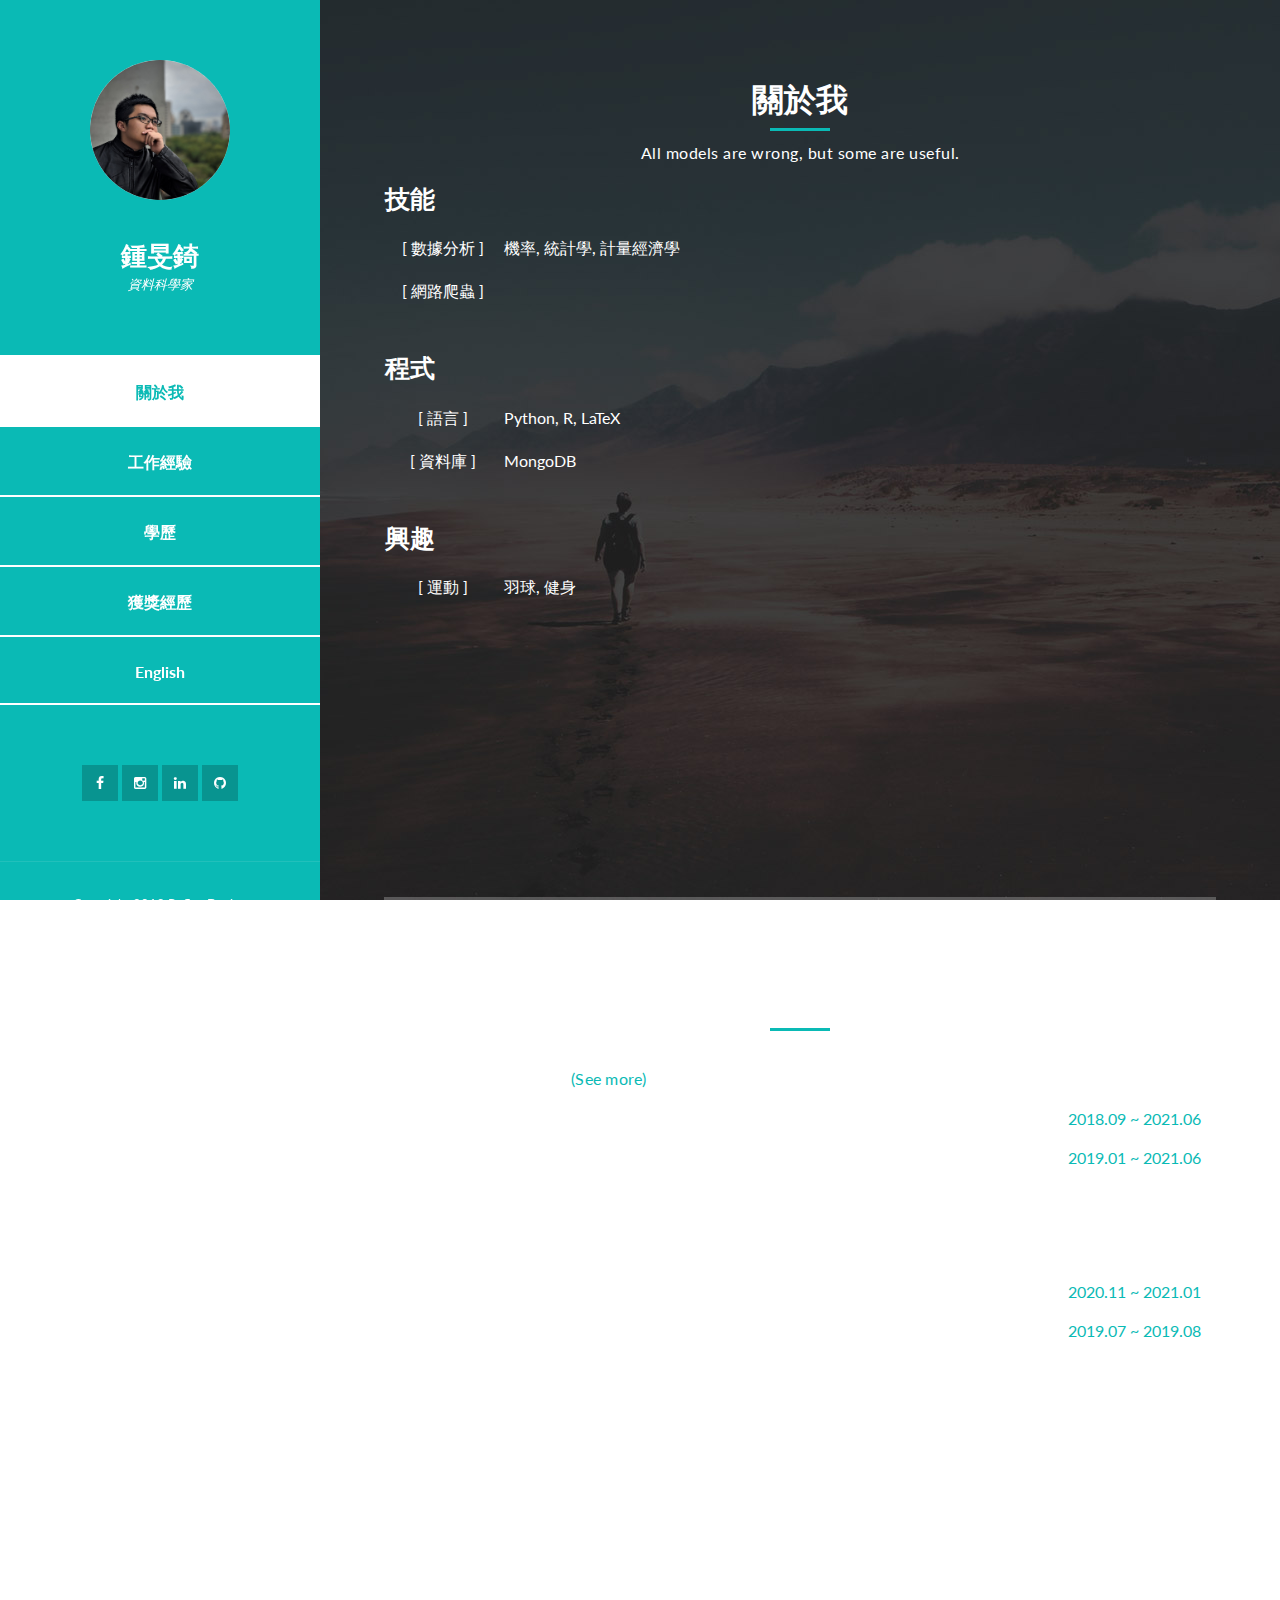
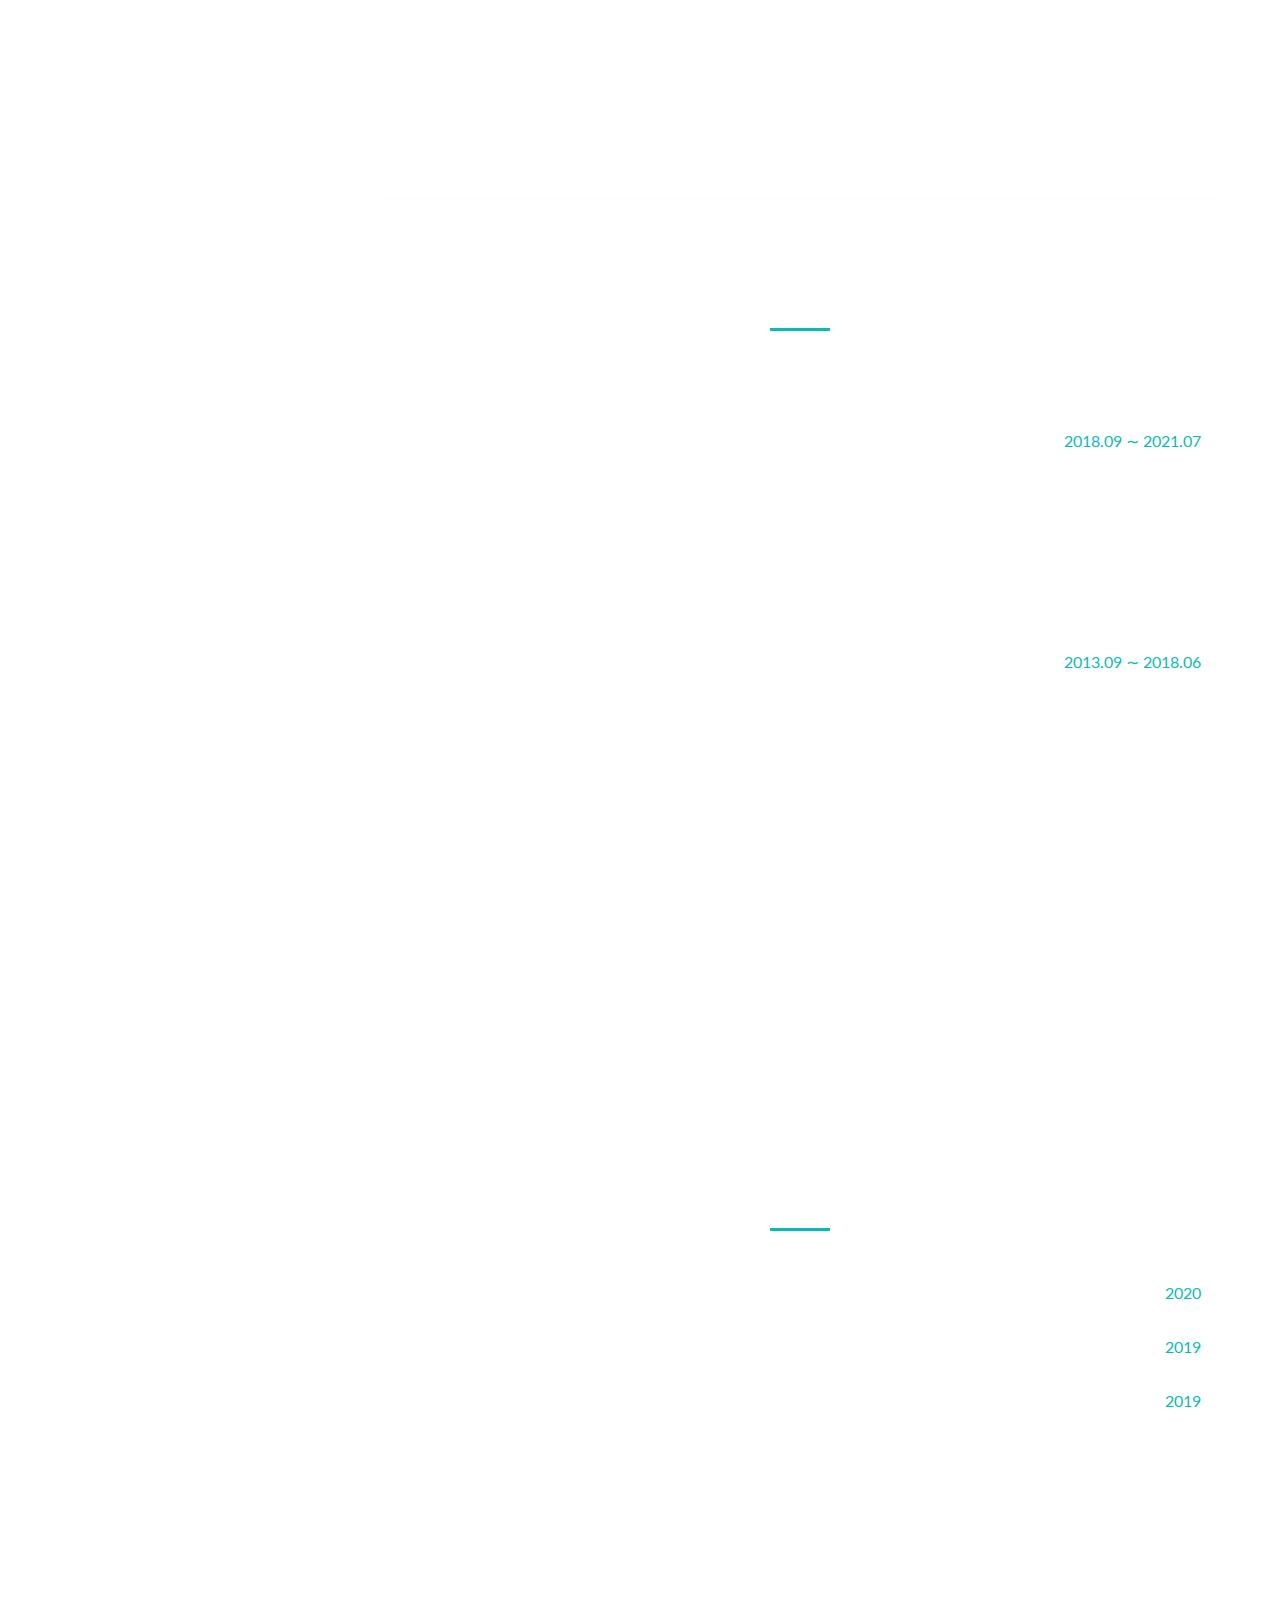
==== ch.html @ c094b08c "Add files via upload" ====
<!DOCTYPE html>
<html lang="ch">
  <head>
    <meta charset="utf-8" />
    <meta
      name="viewport"
      content="width=device-width, initial-scale=1, shrink-to-fit=no"
    />
    <meta name="description" content="" />
    <meta name="author" content="" />
    <link
      href="https://fonts.googleapis.com/css?family=Lato:100,300,400,700,900"
      rel="stylesheet"
    />

    <title>Chung Min-Chi</title>
<!--
Reflux Template
https://templatemo.com/tm-531-reflux
-->
    <!-- Bootstrap core CSS -->
    <link href="vendor/bootstrap/css/bootstrap.min.css" rel="stylesheet" />

    <!-- Additional CSS Files -->
    <link rel="stylesheet" href="assets/css/fontawesome.css" />
    <link rel="stylesheet" href="assets/css/templatemo-style.css" />
    <link rel="stylesheet" href="assets/css/owl.css" />
    <link rel="stylesheet" href="assets/css/lightbox.css" />
  </head>

  <body>
    <div id="page-wraper">
      <!-- Sidebar Menu -->
      <div class="responsive-nav">
        <i class="fa fa-bars" id="menu-toggle"></i>
        <div id="menu" class="menu">
          <i class="fa fa-times" id="menu-close"></i>
          <div class="container">
            <div class="image">
              <a href="#"><img src="assets/images/author-image.jpg" alt="" /></a>
            </div>
            <div class="author-content">
              <h4>鍾旻錡</h4>
              <span>資料科學家</span>
            </div>
            <nav class="main-nav" role="navigation">
              <ul class="main-menu">
                <li><a href="#section1">關於我</a></li>
                <li><a href="#section2">工作經驗</a></li>
                <li><a href="#section3">學歷</a></li>
                <li><a href="#section4">獲獎經歷</a></li>
                <li onclick="location.href='index.html';"><a href="#">English</a></li>
              </ul>
            </nav>
            <div class="social-network">
              <ul class="soial-icons">
                <li>
                  <a href="https://www.facebook.com/tony.ylc.tw/">
                    <i class="fa fa-facebook"></i>
                  </a>
                </li>
                <li>
                  <a href="https://www.instagram.com/minchi0314/">
                    <i class="fa fa-instagram"></i>
                  </a>
                </li>
                <li>
                  <a href="https://www.linkedin.com/in/%E6%97%BB%E9%8C%A1-%E9%8D%BE-8b2869239/"><i class="fa fa-linkedin"></i></a>
                </li>
                <li>
                  <a href="https://github.com/MC0314"><i class="fa fa-github"></i></a>
                </li>
              </ul>
            </div>
            <div class="copyright-text">
              <p>Copyright 2019 Reflux Design</p>
            </div>
          </div>
        </div>
      </div>

      <section class="section about-me" data-section="section1">
        <div class="container" style="margin-bottom: -8%;">
          <div class="section-heading">
            <h2>關於我</h2>
            <div class="line-dec"></div>
            <span>All models are wrong, but some are useful.</span>
          </div>
        </div>
        <div>
          <table>
          <thead><td style="font-weight:bold;font-size:25px;">技能</td></thead>
          <tbody>
          <tr style="height: 60px;">
            <td style="text-align: center;width: 40%;">[ 數據分析 ]</td>
            <td style="text-align: left;">機率, 統計學, 計量經濟學</td>
          </tr>
          <tr>
            <td style="text-align: center;">[ 網路爬蟲 ]</td>
          </tr>

          <tr><td style="font-weight:bold;font-size:25px;padding-top: 45px;">程式</td></tr>
          <tr style="height: 60px;">
            <td style="text-align: center;width: 40%;">[ 語言 ]</td>
            <td style="text-align: left;">Python, R, LaTeX</td>
          </tr>
          <tr>
            <td style="text-align: center;">[ 資料庫 ]</td>
            <td style="text-align: left;">MongoDB</td>
          </tr>

          <tr>
            <td style="font-weight:bold;font-size:25px;padding-top: 45px;">興趣</td></tr>
          <tr style="height: 60px;">
            <td style="text-align: center;width: 40%;">[ 運動 ]</td>
            <td style="text-align: left;">羽球, 健身</td>
          </tr>
          </tr>
          </tbody>
        </table>
      </section>

      <section class="section my-services" data-section="section2">
        <div class="container">
          <div class="section-heading">
            <h2>工作經歷</h2>
            <div class="line-dec" style="margin-bottom: -20%;"></div>
          </div>

          <h4 style="margin-bottom: 2%;">國立台灣大學
            <a href="workListCh.html"><span style="color:#0abab5;font-size:16px;font-weight:normal;">&ensp;(See more)</span></a>
          </h4>
          <ul class="space_list">
            <li>教學助理
              <span style="float:right;color:#0abab5;">2018.09 ~ 2021.06</span>
            </li>
            <li>研究助理
              <span style="float:right;color:#0abab5;">2019.01 ~ 2021.06</span>
            </li>
          </ul>
          <br>
          <br>

          <h4 style="margin-bottom: 2%;">實習</h4>
          <ul class="space_list">
            <li>普匯金融科技 (科技組)
              <span style="float:right;color:#0abab5;">2020.11 ~ 2021.01</span>
            </li>
            <li>玉山銀行 (數位金融事業處)
              <span style="float:right;color:#0abab5;">2019.07 ~ 2019.08</span>
            </li>
          </ul>
          <br>
          <br>

          <h4 style="margin-bottom: 2%;">家教</h4>
          <ul class="space_list">
            <li>數學 (高中)</li>
            <li>計量經濟學</li>
          </ul>


        </div>
      </section>

      <section class="section my-work" data-section="section3">
        <div class="container">
          <div class="section-heading">
            <h2>學歷</h2>
            <div class="line-dec"></div>
          </div>

          <h4>國立台灣大學</h4>
          <h5>經濟學系 碩士
            <span style="float:right;color:#0abab5;font-size:16px;font-weight:normal;">2018.09 ∼ 2021.07</span>
          </h5>
          <br>
          <h6>論文題目: 油價泡沫預測</h6>
          <h6>GPA: 3.99</h6>
          <br><br><br>
          <h4>國立中山大學</h4>
          <h5>應用數學系 學士
            <span style="float:right;color:#0abab5;font-size:16px;font-weight:normal;">2013.09 ∼ 2018.06</span>
          </h5>
          <br>
          <h6>學程: 金融工程</h6>
          <h6>GPA: 3.13</h6>
        </div>
      </section>

      <section class="section contact-me" data-section="section4">
        <div class="container">
          <div class="section-heading" style="margin-bottom: -5%;">
            <h2>獲獎經歷</h2>
            <div class="line-dec"></div>
          </div>

          <ul class="award_list">
            <li>北經盃羽毛球團體賽&ensp;(冠軍)
              <span style="float:right;color:#0abab5;font-size:16px;">2020</span>
            </li>
            <li>中山盃羽球錦標賽 青年男子雙打&ensp;(季軍)
              <span style="float:right;color:#0abab5;font-size:16px;">2019</span>
            </li>
            <li>北經盃羽毛球團體賽&ensp;(殿軍)
              <span style="float:right;color:#0abab5;font-size:16px;">2019</span>
            </li>
          </ul>
        </div>
      </section>
    </div>

    <!-- Scripts -->
    <!-- Bootstrap core JavaScript -->
    <script src="vendor/jquery/jquery.min.js"></script>
    <script src="vendor/bootstrap/js/bootstrap.bundle.min.js"></script>

    <script src="assets/js/isotope.min.js"></script>
    <script src="assets/js/owl-carousel.js"></script>
    <script src="assets/js/lightbox.js"></script>
    <script src="assets/js/custom.js"></script>
    <script>
      //according to loftblog tut
      $(".main-menu li:first").addClass("active");

      var showSection = function showSection(section, isAnimate) {
        var direction = section.replace(/#/, ""),
          reqSection = $(".section").filter(
            '[data-section="' + direction + '"]'
          ),
          reqSectionPos = reqSection.offset().top - 0;

        if (isAnimate) {
          $("body, html").animate(
            {
              scrollTop: reqSectionPos
            },
            800
          );
        } else {
          $("body, html").scrollTop(reqSectionPos);
        }
      };

      var checkSection = function checkSection() {
        $(".section").each(function() {
          var $this = $(this),
            topEdge = $this.offset().top - 80,
            bottomEdge = topEdge + $this.height(),
            wScroll = $(window).scrollTop();
          if (topEdge < wScroll && bottomEdge > wScroll) {
            var currentId = $this.data("section"),
              reqLink = $("a").filter("[href*=\\#" + currentId + "]");
            reqLink
              .closest("li")
              .addClass("active")
              .siblings()
              .removeClass("active");
          }
        });
      };

      $(".main-menu").on("click", "a", function(e) {
        e.preventDefault();
        showSection($(this).attr("href"), true);
      });

      $(window).scroll(function() {
        checkSection();
      });
    </script>
  </body>
</html>
---- assets/css/templatemo-style.css ----
/*

Reflux Template

https://templatemo.com/tm-531-reflux

*/

@import url(fontawesome.css);
@import url("https://fonts.googleapis.com/css?family=Lato:100,300,400,700,900");
body {
    font-family: 'Lato', sans-serif;
}

#page-wraper {
    background: url(../images/page-bg.jpg) no-repeat center center fixed;
    -webkit-background-size: cover;
    -moz-background-size: cover;
    -o-background-size: cover;
    background-size: cover;
    width: 100%;
}


/* Basic */

body {
    overflow-x: hidden;
}

input,
select,
textarea {
    outline: none;
}

a,
a:hover {
    text-decoration: none;
}

p {
    font-size: 16px;
    line-height: 24px;
    color: #fff;
}

h4 {
    font-size: 26px;
    font-weight: 700;
    color: #fff;
    letter-spacing: 0.25px;
}

img {
    width: 100%;
    overflow: hidden;
}

ul {
    padding: 0;
    margin: 0;
    list-style: none;
}

ul li {
    display: inline-block;
}

ul.space_list li {
    list-style-type: disc;
    display: list-item;
    margin-bottom: 15px;
}

ul.award_list li {
    list-style-type: disc;
    display: list-item;
    margin-bottom: 30px;
}

html {
    -webkit-box-sizing: border-box;
    -moz-box-sizing: border-box;
    box-sizing: border-box;
}

*,
*:before,
*:after {
    -webkit-box-sizing: inherit;
    -moz-box-sizing: inherit;
    box-sizing: inherit;
}

.clearfix {
    zoom: 1;
}

.clearfix:before,
.clearfix:after {
    content: "";
    display: table;
}

.clearfix:after {
    clear: both;
}

.container {
    margin: 0 auto;
}

.main-nav {
    text-align: center;
}

.main-nav li:last-child a {
    border-bottom: 2px solid #fff;
}

.main-nav li {
    display: block;
}

.main-nav li a {
    height: 70px;
    line-height: 70px;
    display: inline-block;
    font-size: 16px;
    font-weight: 700;
    color: #fff;
    width: 100%;
    transition: all 0.5s;
    border-top: 2px solid #fff;
}

.main-nav li:hover a,
.main-nav li.active a {
    background: #fff;
    color: #0abab5;
}

/* Sidebar Menu */

.menu .image {
    margin-top: 60px;
}

.menu .image img {
    width: 140px;
    height: 140px;
    border-radius: 50%;
    text-align: center;
}

.menu .author-content {
    margin: 40px 0px 60px 0px;
}

.menu .author-content h4 {
    margin-bottom: 0px;
}

.menu .author-content span {
    font-size: 13px;
    font-style: italic;
    color: #fff;
}

.menu .social-network {
    margin-top: 60px;
}

.menu .social-network ul li {
    margin: 0 3px;
}

.menu .social-network ul li a {
    width: 40px;
    height: 40px;
    display: inline-block;
    text-align: center;
    line-height: 40px;
    background-color: rgba(0, 0, 0, 0.2);
    color: #fff;
    font-size: 14px;
    transition: all 0.5s;
}

.menu .social-network ul li a:hover {
    background-color: #fff;
    color: #0abab5;
}

.menu .copyright-text {
    position: relative;
    margin-top: 60px;
}

.menu .copyright-text p {
    border-top: 1px solid rgba(250, 250, 250, 0.1);
    display: inline-block;
    width: 100%;
    padding-left: 30px;
    padding-right: 30px;
    padding-top: 30px;
    font-size: 13px;
}

.menu:before,
.menu:after {
    content: "";
    display: table;
}

.menu:after {
    clear: both;
}

.menu a {
    text-decoration: none;
    color: inherit;
}

.menu {
    text-align: center;
}

.menu::-webkit-scrollbar {
    display: none;
}

.menu {
    left: 10%;
  -webkit-transition: -webkit-transform 233ms cubic-bezier(0, 0, 0.21, 1);
  -webkit-overflow-scrolling: touch;
  background-color: #0abab5;
  box-sizing: border-box;
  height: 100vh;  
  max-height: 100vh !important;
  max-width: 80vw !important;
  min-width: 45px !important;
  outline: none;
  overflow-x: hidden !important;
  overflow-y: auto !important;
  padding: 0;
  position: fixed !important;
  top: calc(0px);  
  width: 20%;
  will-change: transform;
  z-index: 9999 !important;
}

.menu-toggle {
  color: #fff;
  cursor: pointer;
  font-size: 25px;
  position: fixed;
  right: 25px;
  top: 25px;
}

#menu-toggle {
    z-index: 999;
    cursor: pointer;
    position: fixed;
    top: 0;
    left: 0;
    color: #0abab5;
    background-color: #fff;
    width: 60px;
    height: 60px;
    text-align: center;
    display: inline-block;
    line-height: 60px;
}

.menu-close {
  cursor: pointer;
}

#menu-close {
    cursor: pointer;
    text-align: right;
    color: #0abab5;
    background-color: #fff;
    width: 100%;
    height: 60px;
    text-align: center;
    display: inline-block;
    line-height: 60px;
}


/* Section */

.section {
    color: #fff;
    width: 55%;
    right: 10%;
    left: 35%;
    position: relative;
    min-height: 100vh;
    padding-bottom: 80px;
    border-bottom: 3px solid rgba(250, 250, 250, 0.25);
}

.section-heading {
    text-align: center;
    padding: 80px 45px;
}

.section-heading h2 {
    font-size: 32px;
    font-weight: 700;
    color: #fff;
}

.section-heading .line-dec {
    width: 60px;
    height: 3px;
    background-color: #0abab5;
    margin: 10px auto;
}

.section-heading span {
    margin-top: 5px;
    font-size: 16px;
    color: #fff;
    letter-spacing: 0.5px;
}


/* Buttons */

.white-button a {
    display: inline-block;
    padding: 12px 20px;
    background-color: #fff;
    color: #0abab5;
    font-size: 13px;
    font-weight: 800;
    letter-spacing: 0.5px;
    text-transform: uppercase;
    transition: all 0.5s;
}

.white-button a:hover {
    background-color: #0abab5;
    color: #fff;
}

button {
    display: inline-block;
    padding: 10px 20px;
    background-color: #fff;
    color: #0abab5;
    font-size: 12px;
    font-weight: 800;
    letter-spacing: 0.5px;
    text-transform: uppercase;
    transition: all 0.5s;
    border: none;
    outline: none;
    cursor: pointer;
}

button:hover {
    outline: none;
    background-color: #0abab5;
    color: #fff;
}


/* Left & Right Post */

.right-image-post {
    margin-top: 60px;
    padding-top: 60px;
    border-top: 2px solid rgba(250, 250, 250, 0.1);
}

.left-image img,
.right-image img {
    border-radius: 5px;
}

.right-image-post h4,
.left-image-post h4 {
    margin-top: 30px;
}

.right-image-post p,
.left-image-post p {
    margin-top: 20px;
}

.right-image-post .white-button,
.left-image-post .white-button {
    margin-top: 30px;
}


/* Services */

.my-services .col-md-6 {
    padding-left: 5px;
    padding-right: 5px;
}

.service-item {
    margin-bottom: 10px;
    padding: 50px;
    background-color: rgba(250, 250, 250, 0.1);
    transition: all 0.5s;
}

.service-item h4 {
    transition: all 0.5s;
}

.service-item p {
    transition: all 0.5s;
}

.service-item:hover {
    background-color: rgba(250, 250, 250, 1);
}

.service-item:hover h4 {
    color: #1e1e1e;
}

.service-item:hover p {
    color: #4a4a4a;
}

.service-item .service-icon {
    width: 70px;
    height: 70px;
    display: inline-block;
    margin-bottom: 30px;
    background-size: cover;
    background-repeat: no-repeat;
    transition: all 0.5s;
}

.service-item .first-service-icon {
    background-image: url(../images/first-white-icon.png);
}

.service-item:hover .first-service-icon {
    background-image: url(../images/first-main-icon.png);
}

.service-item .second-service-icon {
    background-image: url(../images/second-white-icon.png);
}

.service-item:hover .second-service-icon {
    background-image: url(../images/second-main-icon.png);
}

.service-item .third-service-icon {
    background-image: url(../images/third-white-icon.png);
}

.service-item:hover .third-service-icon {
    background-image: url(../images/third-main-icon.png);
}

.service-item .fourth-service-icon {
    background-image: url(../images/fourth-white-icon.png);
}

.service-item:hover .fourth-service-icon {
    background-image: url(../images/fourth-main-icon.png);
}


/* My Work */

section.my-work .section-heading {
    text-align: center;
    padding: 80px 45px 50px 45px;
}

.isotope-wrapper {
    position: relative;
    width: 100%;
    margin: auto;
}

.isotope-toolbar input[type="radio"] {
    display: none;
}

.isotope-toolbar span {
    text-transform: capitalize;
    display: inline-block;
    margin-right: 15px;
    padding-bottom: 3px;
    font-size: 15px;
    font-weight: 700;
    border-bottom: 2px solid transparent;
    transform: ease-in-out 0.5s;
    cursor: pointer;
}

.isotope-toolbar input[type="radio"]:checked + span {
    color: #0abab5;
    border-bottom: 2px solid #0abab5;
}

.isotope-box {
    position: relative;
    width: 100%;
}

.isotope-toolbar {
    text-align: center;
    margin: 10px;
}

.isotope-toolbar p {
    border-top: 1px solid #fff;
    padding-top: 15px;
}

.isotope-toolbar a {
    color: #fff;
}

.isotope-item {
    position: relative;
    width: 48%;
    margin: 1%;
    border-bottom: 2px solid rgba(250,250,250,0.1);
    padding-bottom: 30px;
    margin-bottom: 30px;
}

.isotope-item img {
    top: 0;
    left: 0;
    width: 100%;
    height: 100%;
    border-radius: 5px;
}

.lazyload {
    background: #f7f7f7;
}

.lazyloading {
    background: #f7f7f7 url(//afarkas.github.io/lazysizes/assets/imgs/loader.gif) no-repeat center;
    min-height: 60px;
}

figure.snip1321 {
  overflow: hidden;
  text-align: center;
  -webkit-perspective: 50em;
  perspective: 50em;
}
figure.snip1321 * {
  -webkit-box-sizing: padding-box;
  box-sizing: padding-box;
  -webkit-transition: all 0.2s ease-out;
  transition: all 0.2s ease-out;
}
figure.snip1321 figcaption {
  top: 50%;
  left: 20px;
  right: 20px;
  position: absolute;
  opacity: 0;
  z-index: 1;
}
figure.snip1321 h4 {
    margin-top: 15px;
  margin-bottom: 5px;
  color: #232323;
}
figure.snip1321 span {
    font-size: 14px;
    font-style: italic;
    display: block;
    color: #7a7a7a;
}
figure.snip1321 i {
  position: relative!important;
  font-size: 18px;
  background-color: #0abab5;
  width: 40px;
  height: 40px;
  display: inline-block;
  text-align: center;
  line-height: 40px;
  border-radius: 5px;
  color: #fff;
}
figure.snip1321:after {
  background-color: #ffffff;
  position: absolute;
  content: "";
  display: block;
  top: 20px;
  left: 20px;
  right: 20px;
  bottom: 20px;
  -webkit-transition: all 0.4s ease-in-out;
  transition: all 0.4s ease-in-out;
  -webkit-transform: rotateX(-90deg);
  transform: rotateX(-90deg);
  -webkit-transform-origin: 50% 50%;
  -ms-transform-origin: 50% 50%;
  transform-origin: 50% 50%;
  opacity: 0;
}
figure.snip1321 a {
  left: 0;
  right: 0;
  top: 0;
  bottom: 0;
  z-index: 1;
}
figure.snip1321:hover figcaption,
figure.snip1321.hover figcaption {
  -webkit-transform: translateY(-50%);
  transform: translateY(-50%);
  opacity: 1;
  -webkit-transition-delay: 0.2s;
  transition-delay: 0.2s;
}
figure.snip1321:hover:after,
figure.snip1321.hover:after {
  -webkit-transform: rotateX(0);
  transform: rotateX(0);
  opacity: 0.9;
}


/* Contact Me */

section.contact-me {
    border-bottom: none;
}

#contact input {
    background-color: rgba(250,250,250,0.1);
    border: 1px solid rgba(250,250,250,1);
    border-radius: 0px;
    margin-bottom: 30px;
    color: #fff;
    font-size: 14px;
    height: 40px;
    line-height: 40px;
    width: 100%;
    padding-left: 15px;
}

#contact input:focus {
    outline: none;
    box-shadow: none;
}

#contact textarea {
    background-color: rgba(250,250,250,0.1);
    border: 1px solid rgba(250,250,250,1);
    border-radius: 0px;
    margin-bottom: 30px;
    color: #fff;
    font-size: 14px;
    height: 180px;
    max-height: 220px;
    line-height: 40px;
    width: 100%;
    padding-left: 15px;
}

#contact textarea:focus {
    outline: none;
    box-shadow: none;
}

#contact {
    text-align: center;
}

@media screen and (max-width: 1680px) {
    .menu {
        left: 5%;
    }

    .section {
        color: #fff;
        width: 65%;
        right: 5%;
        left: 30%;
    }
}

@media screen and (max-width: 1680px) and (min-width: 846px) { 
    .menu .social-network ul li a {
        width: 36px;
        height: 36px;
        line-height: 36px;
    }

    .menu .social-network ul li {
        margin: 0;
    }

    .menu .image {
        margin-top: 60px;
    }
}

@media screen and (max-width: 1280px) {
    .menu {
        left: 0%;
    }

    .right-image-post h4,
    .left-image-post h4 {
        margin-top: 0px;
    }

    .right-image-post p,
    .left-image-post p {
        margin-top: 15px;
    }

    .right-image-post .white-button,
    .left-image-post .white-button {
        margin-top: 25px;
    }

}

.menu .container {
    padding-left: 0;
    padding-right: 0;
}

@media screen and (max-width: 1280px) and (min-width: 846px) {
    .menu {
        width: 25%;
    }
}

#menu-toggle,
#menu-close {
    display: none;
}  

@media screen and (max-width: 845px) {        
    #menu-toggle,
    #menu-close {
        display: inline-block;
    }    

    .menu {        
        width: 320px;
        -webkit-transform: translateX(-100%) !important;
        transform: translateX(-100%) !important;
        transition: -webkit-transform 233ms cubic-bezier(0, 0, 0.21, 1);
        transition: transform 233ms cubic-bezier(0, 0, 0.21, 1);
        transition: transform 233ms cubic-bezier(0, 0, 0.21, 1), -webkit-transform 233ms cubic-bezier(0, 0, 0.21, 1);
    }

    .menu .image {
        margin-top: 40px;        
    }

    .menu .image img {
        width: 120px;
        height: 120px;
    }

    .menu .author-content {
        margin: 20px 0px 40px 0px;
    }

    .menu .container {
        padding-left: 15px;
        padding-right: 15px;
    }

    .menu.open {
        display: inline-block;
        -webkit-transform: translateX(0) !important;
                transform: translateX(0) !important;
    }

    .responsive-nav {
        display: inline-block;
    }
    .section {
        width: 94%;
        right: 3%;
        left: 3%;
    }
    .isotope-item {
        width: 94%;
        margin: 3%;
    }
    .left-image-post img {
        margin-bottom: 30px;
    }
    .right-image-post img {
        margin-top: 30px;
    }
    .isotope-item {
        border-bottom: none;
        text-align: center;
    }
    .isotope-toolbar {
        margin-bottom: 20px;
    }
}
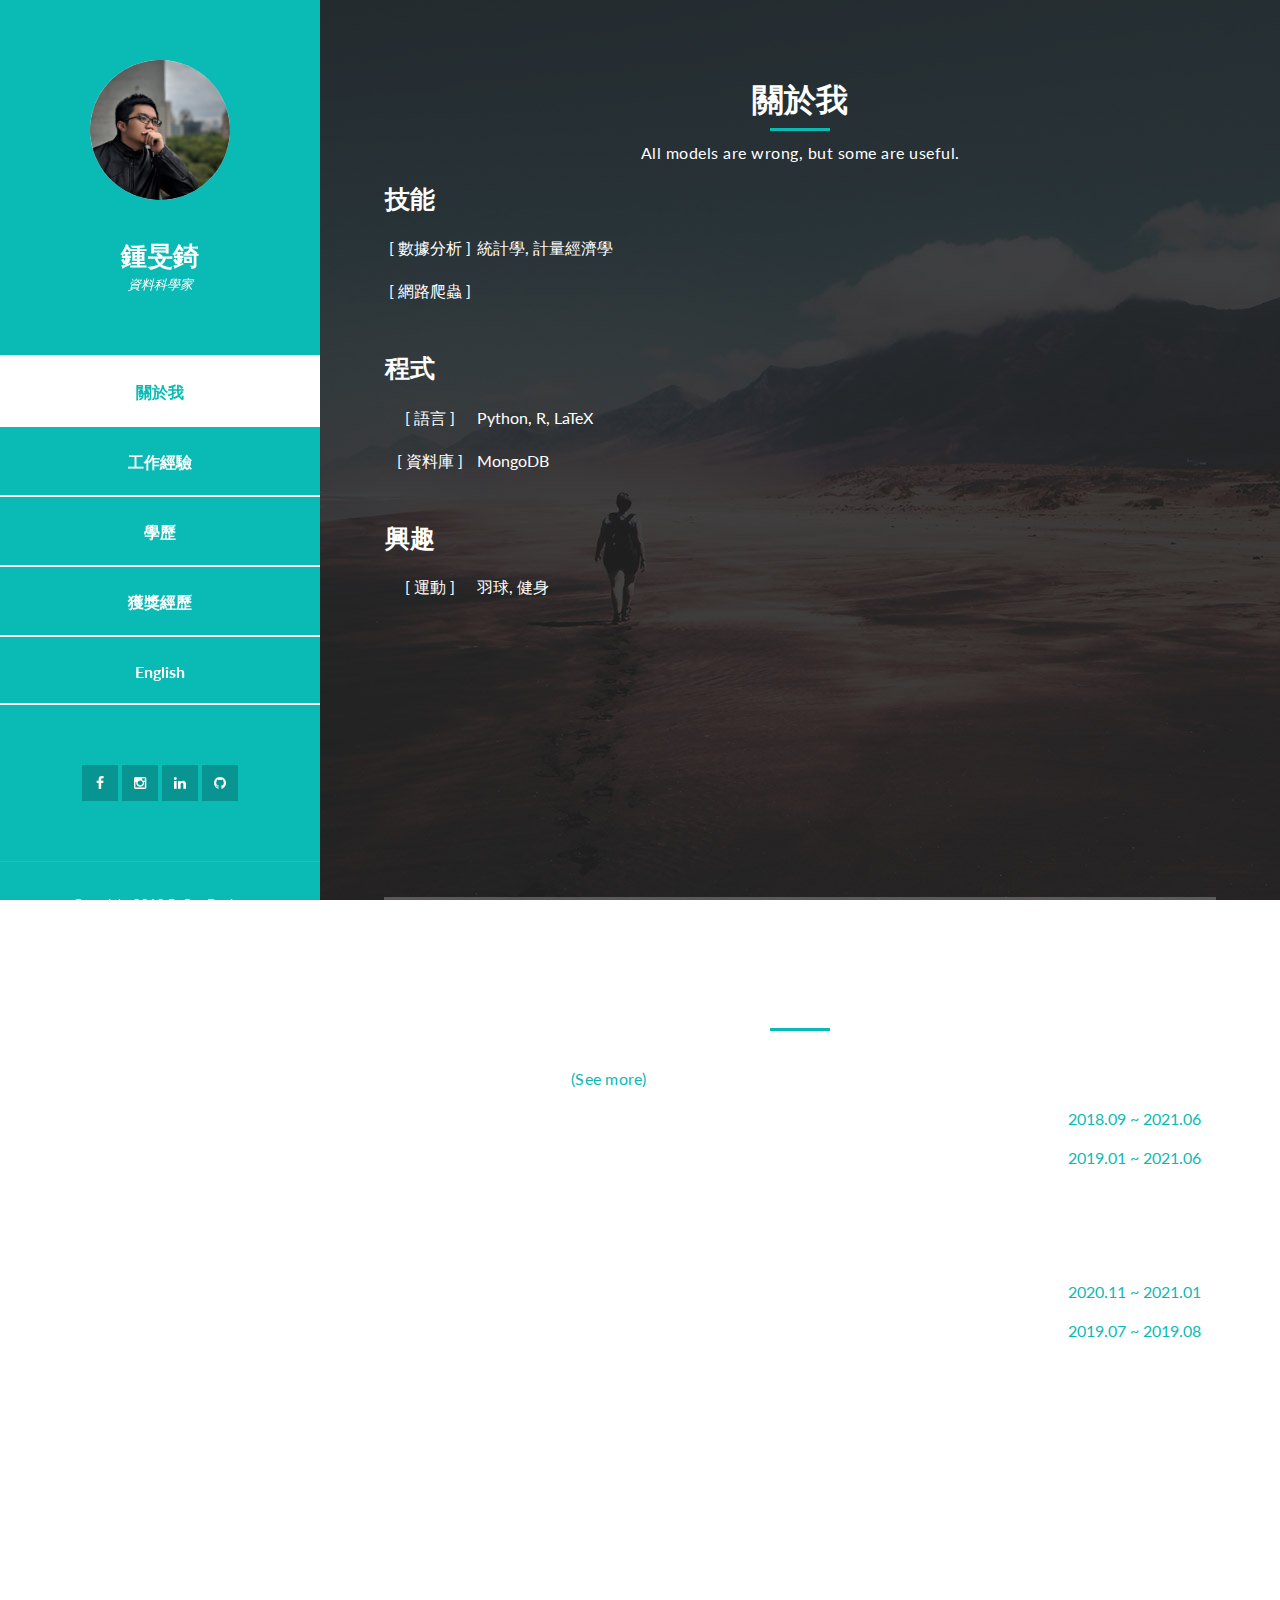
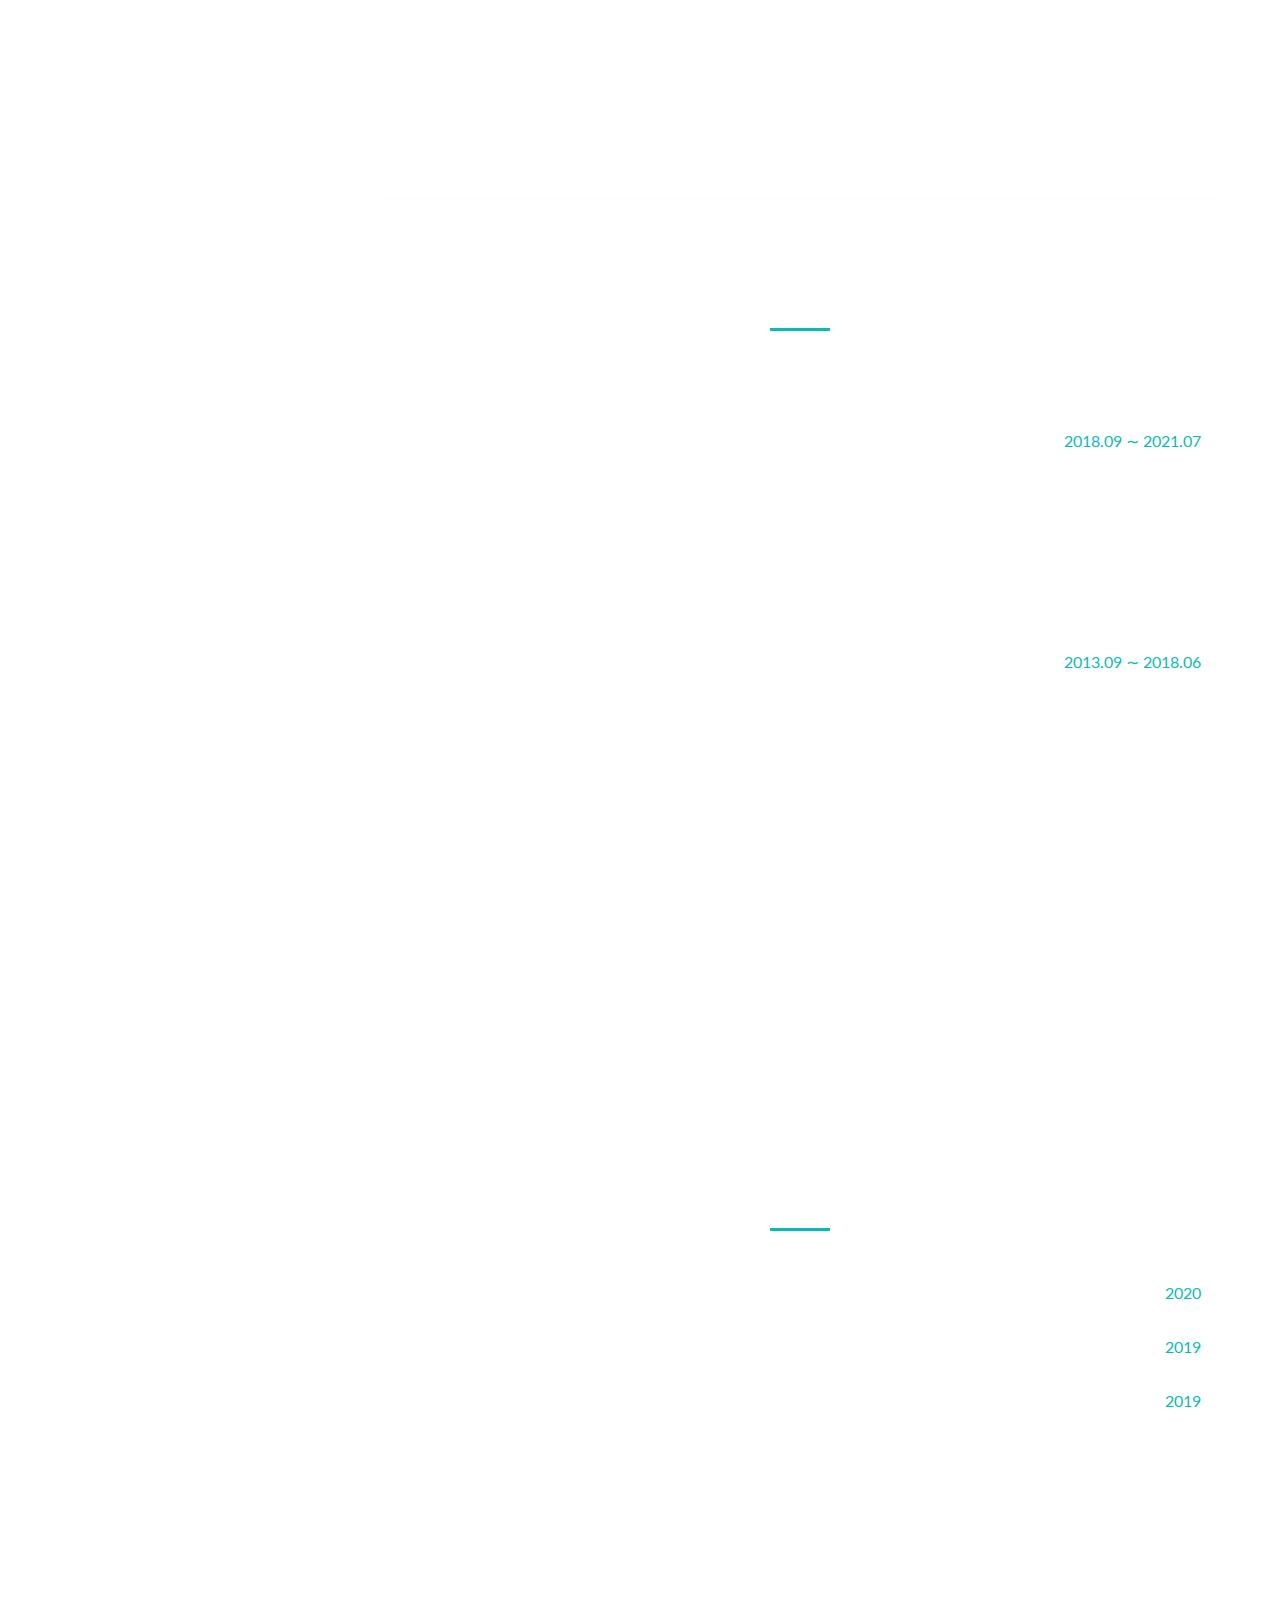
==== commit 6634ae29: "Update ch.html" ====
--- a/ch.html
+++ b/ch.html
@@ -93,7 +93,7 @@
           <tbody>
           <tr style="height: 60px;">
             <td style="text-align: center;width: 40%;">[ 數據分析 ]</td>
-            <td style="text-align: left;">機率, 統計學, 計量經濟學</td>
+            <td style="text-align: left;">統計學, 計量經濟學</td>
           </tr>
           <tr>
             <td style="text-align: center;">[ 網路爬蟲 ]</td>
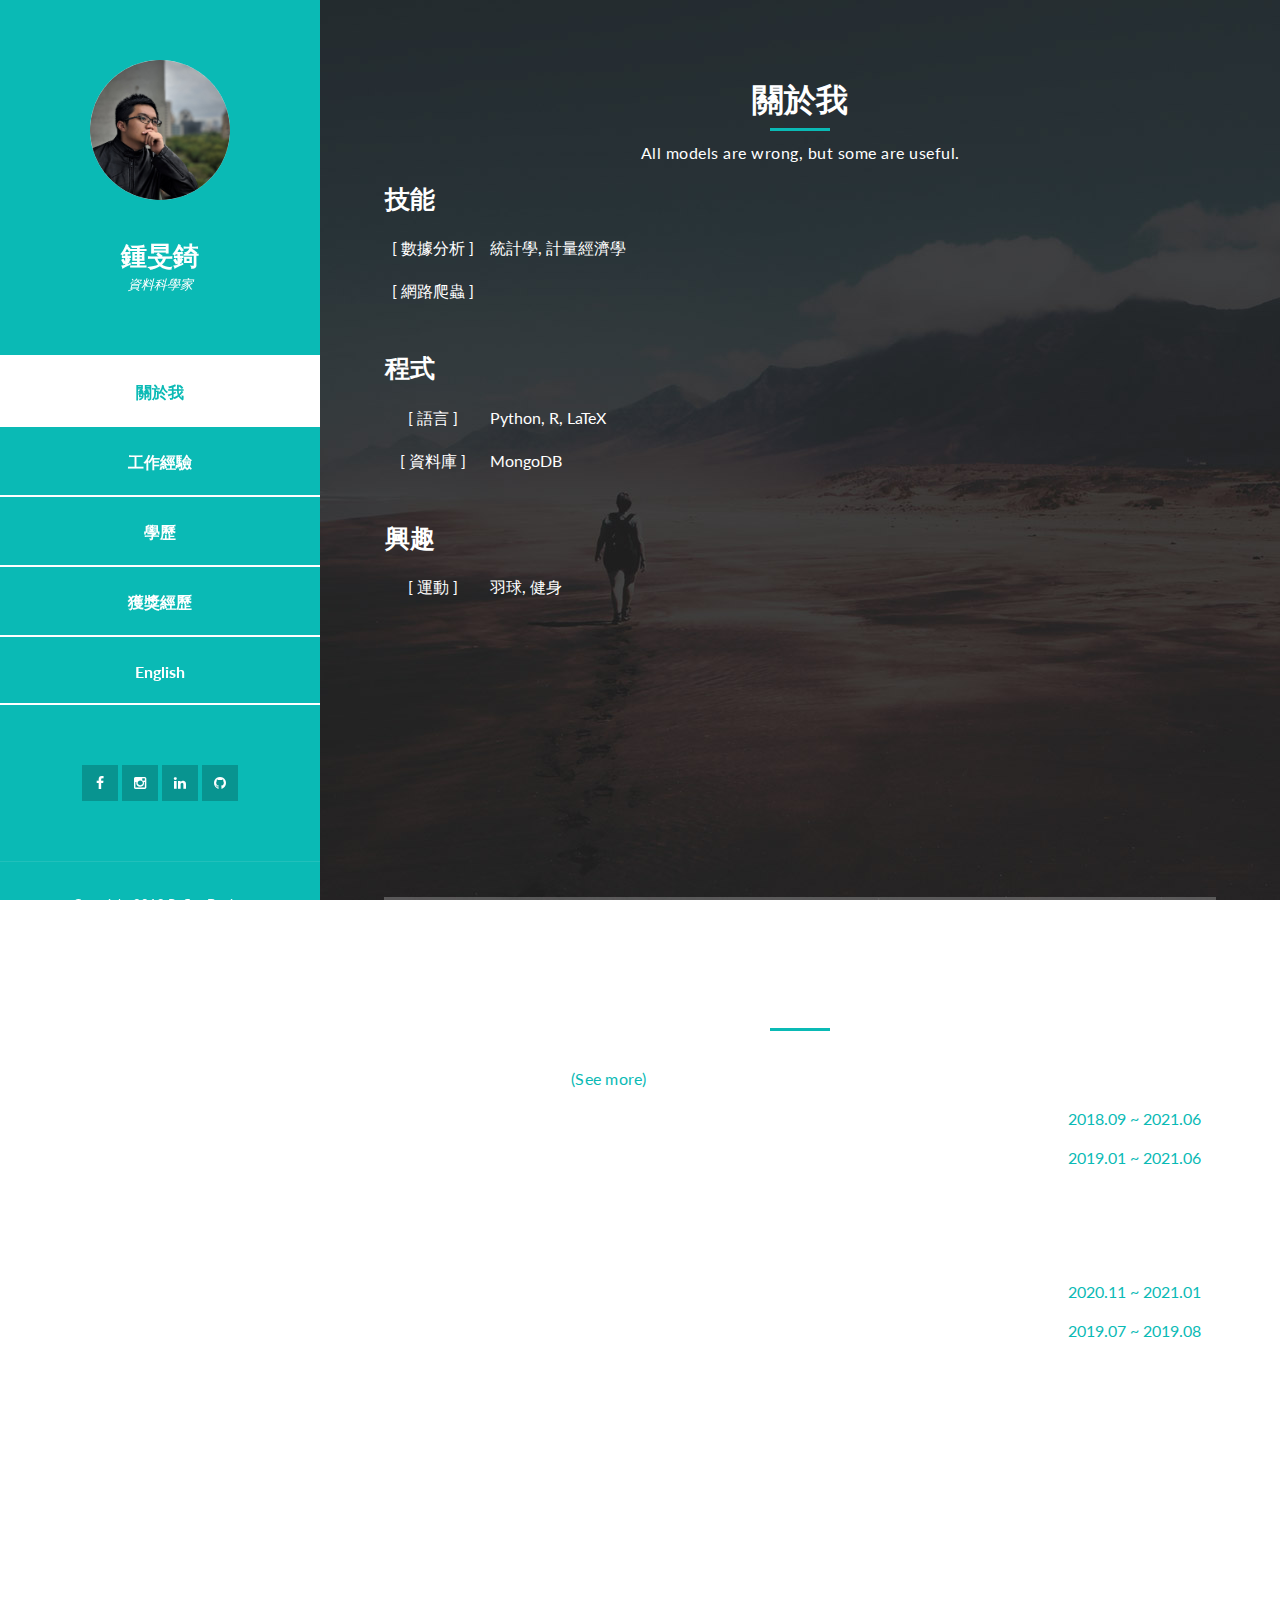
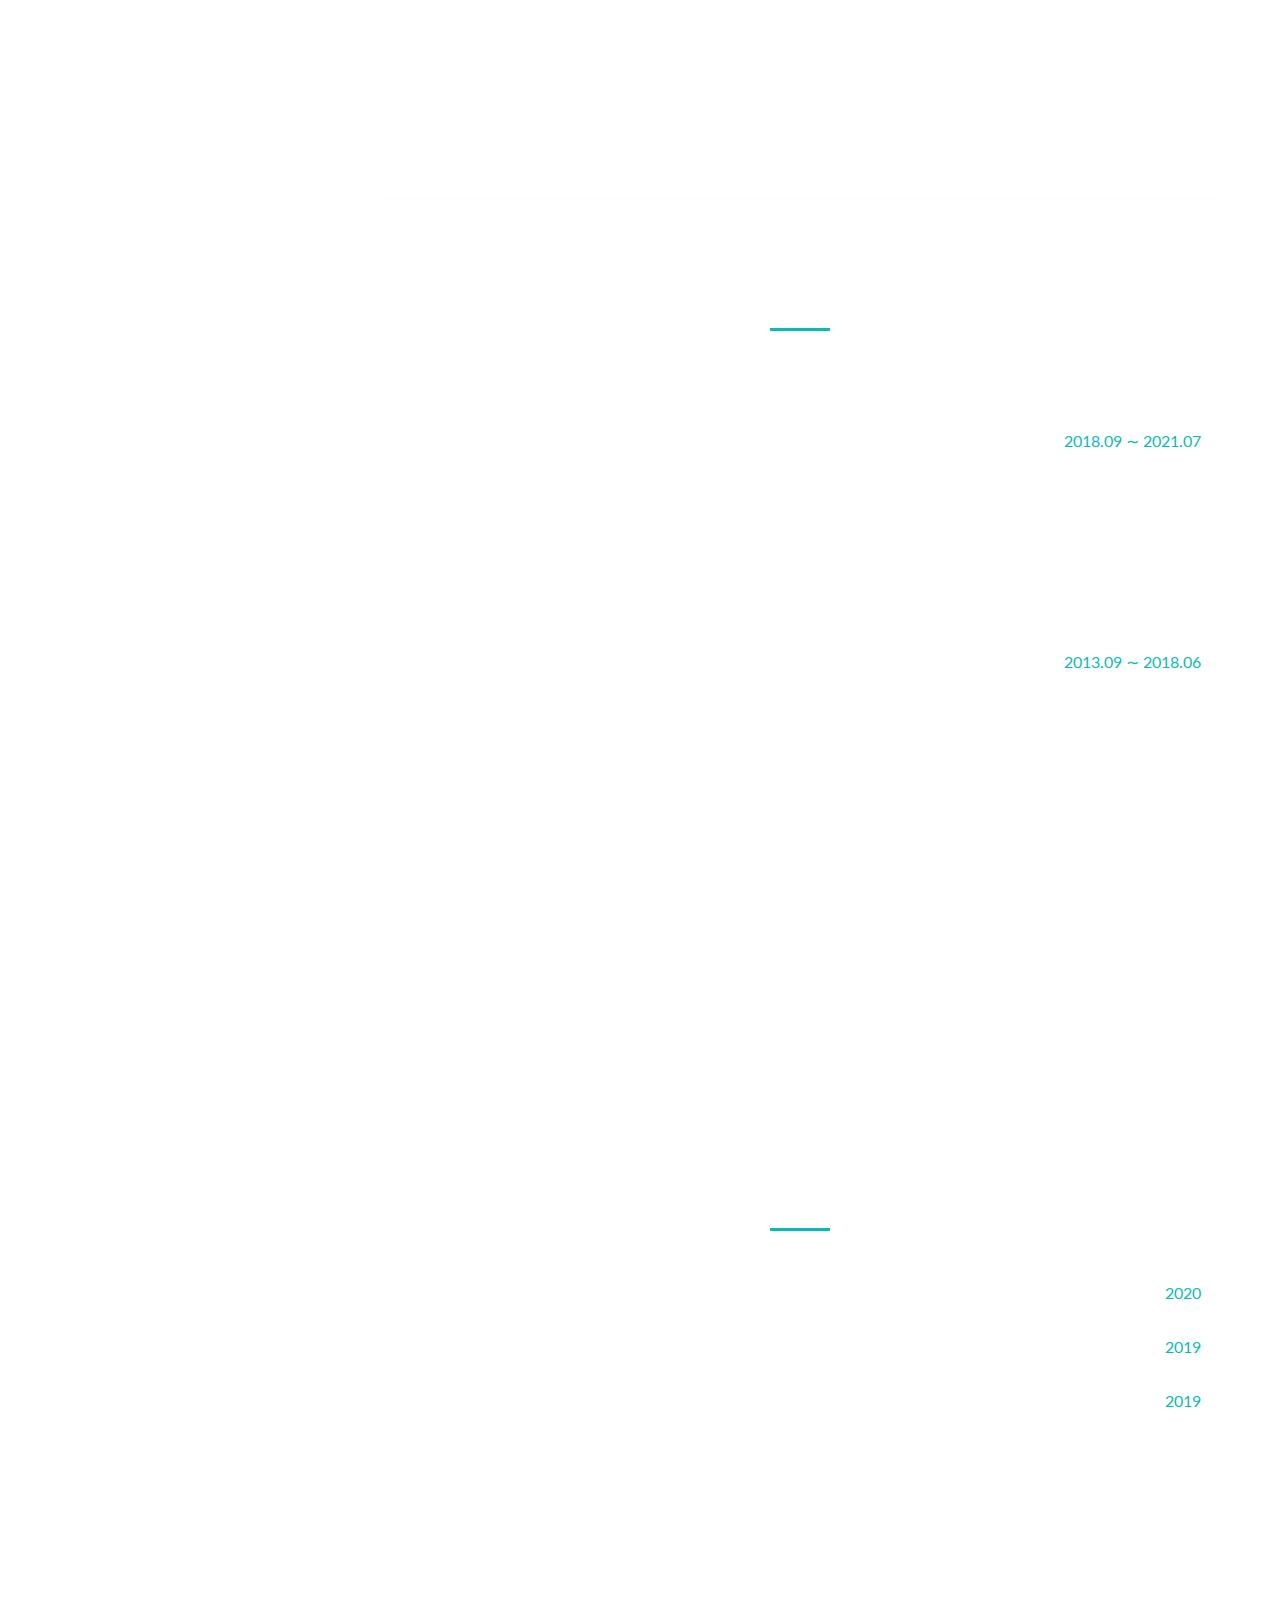
==== commit cfc9974f: "Update ch.html" ====
--- a/ch.html
+++ b/ch.html
@@ -93,7 +93,7 @@
           <tbody>
           <tr style="height: 60px;">
             <td style="text-align: center;width: 40%;">[ 數據分析 ]</td>
-            <td style="text-align: left;">統計學, 計量經濟學</td>
+            <td style="text-align: left;">&ensp;統計學, 計量經濟學</td>
           </tr>
           <tr>
             <td style="text-align: center;">[ 網路爬蟲 ]</td>
@@ -102,18 +102,18 @@
           <tr><td style="font-weight:bold;font-size:25px;padding-top: 45px;">程式</td></tr>
           <tr style="height: 60px;">
             <td style="text-align: center;width: 40%;">[ 語言 ]</td>
-            <td style="text-align: left;">Python, R, LaTeX</td>
+            <td style="text-align: left;">&ensp;Python, R, LaTeX</td>
           </tr>
           <tr>
             <td style="text-align: center;">[ 資料庫 ]</td>
-            <td style="text-align: left;">MongoDB</td>
+            <td style="text-align: left;">&ensp;MongoDB</td>
           </tr>
 
           <tr>
             <td style="font-weight:bold;font-size:25px;padding-top: 45px;">興趣</td></tr>
           <tr style="height: 60px;">
             <td style="text-align: center;width: 40%;">[ 運動 ]</td>
-            <td style="text-align: left;">羽球, 健身</td>
+            <td style="text-align: left;">&ensp;羽球, 健身</td>
           </tr>
           </tr>
           </tbody>
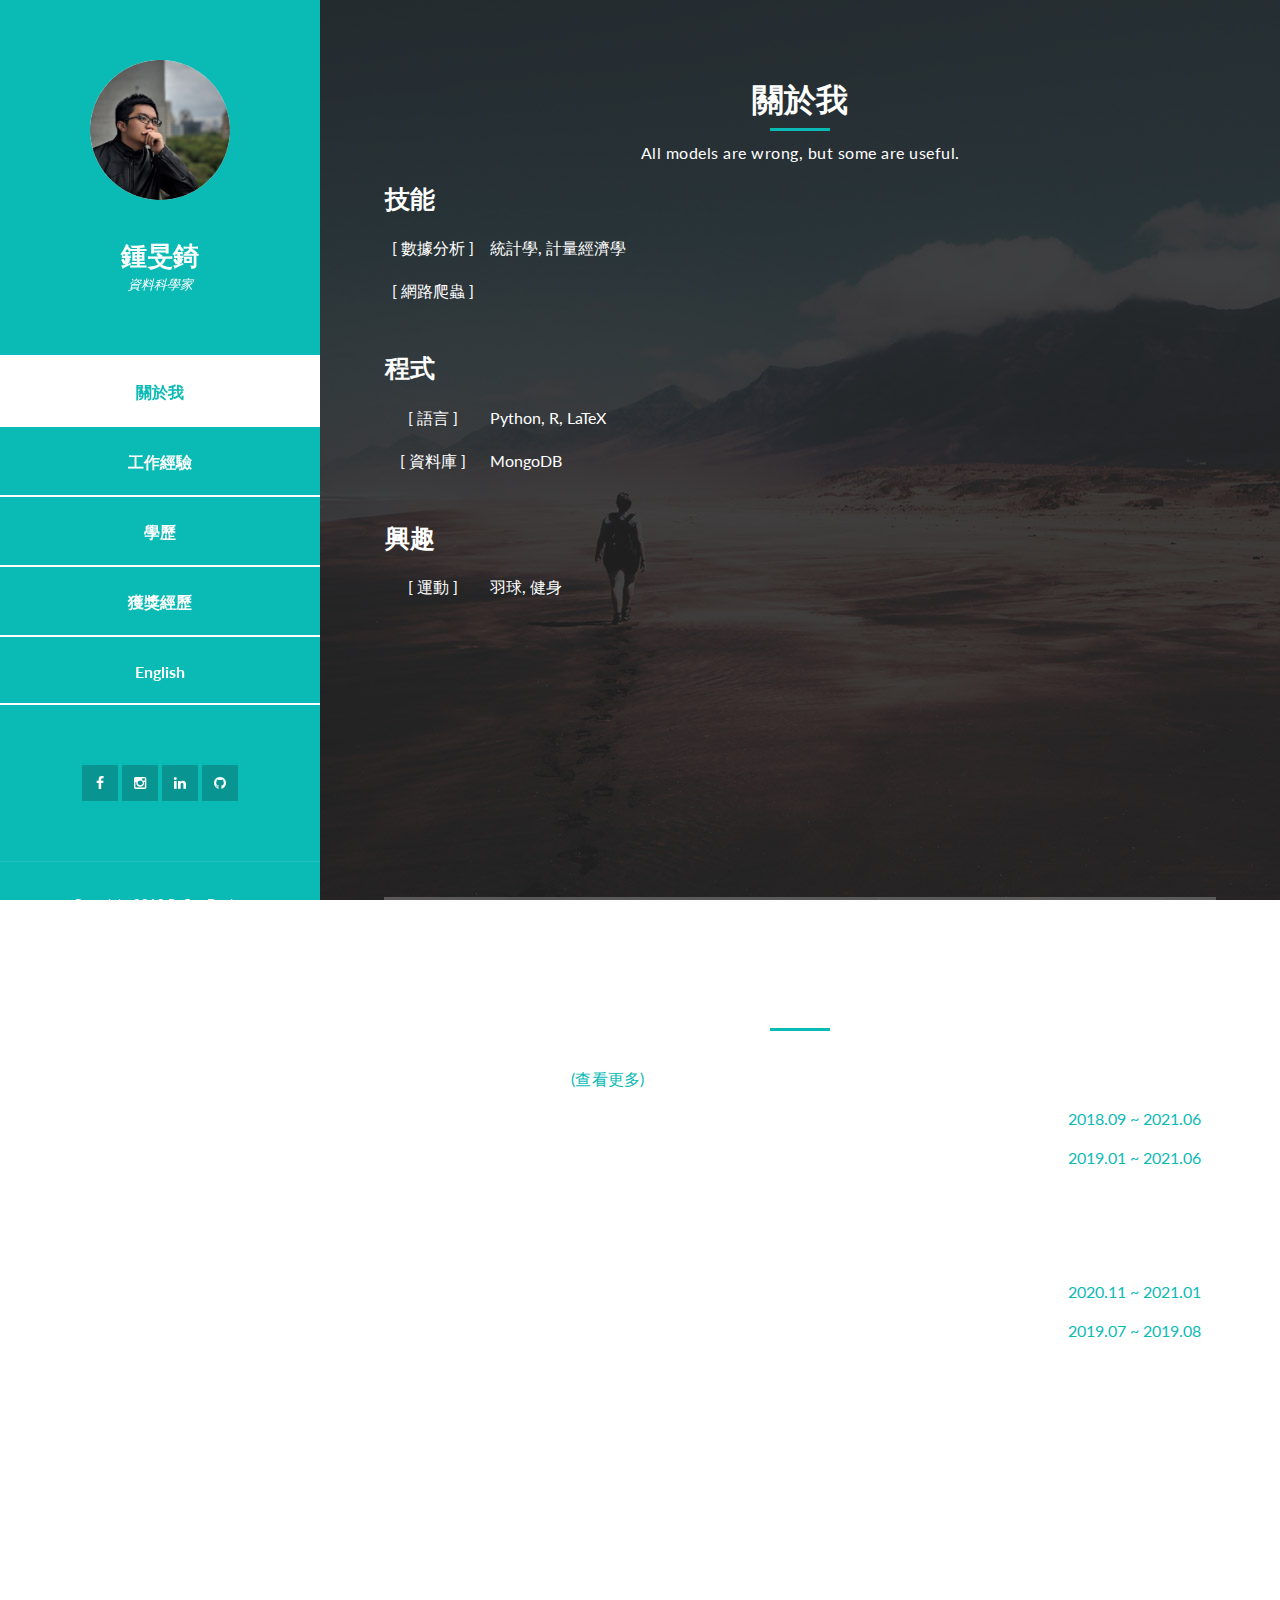
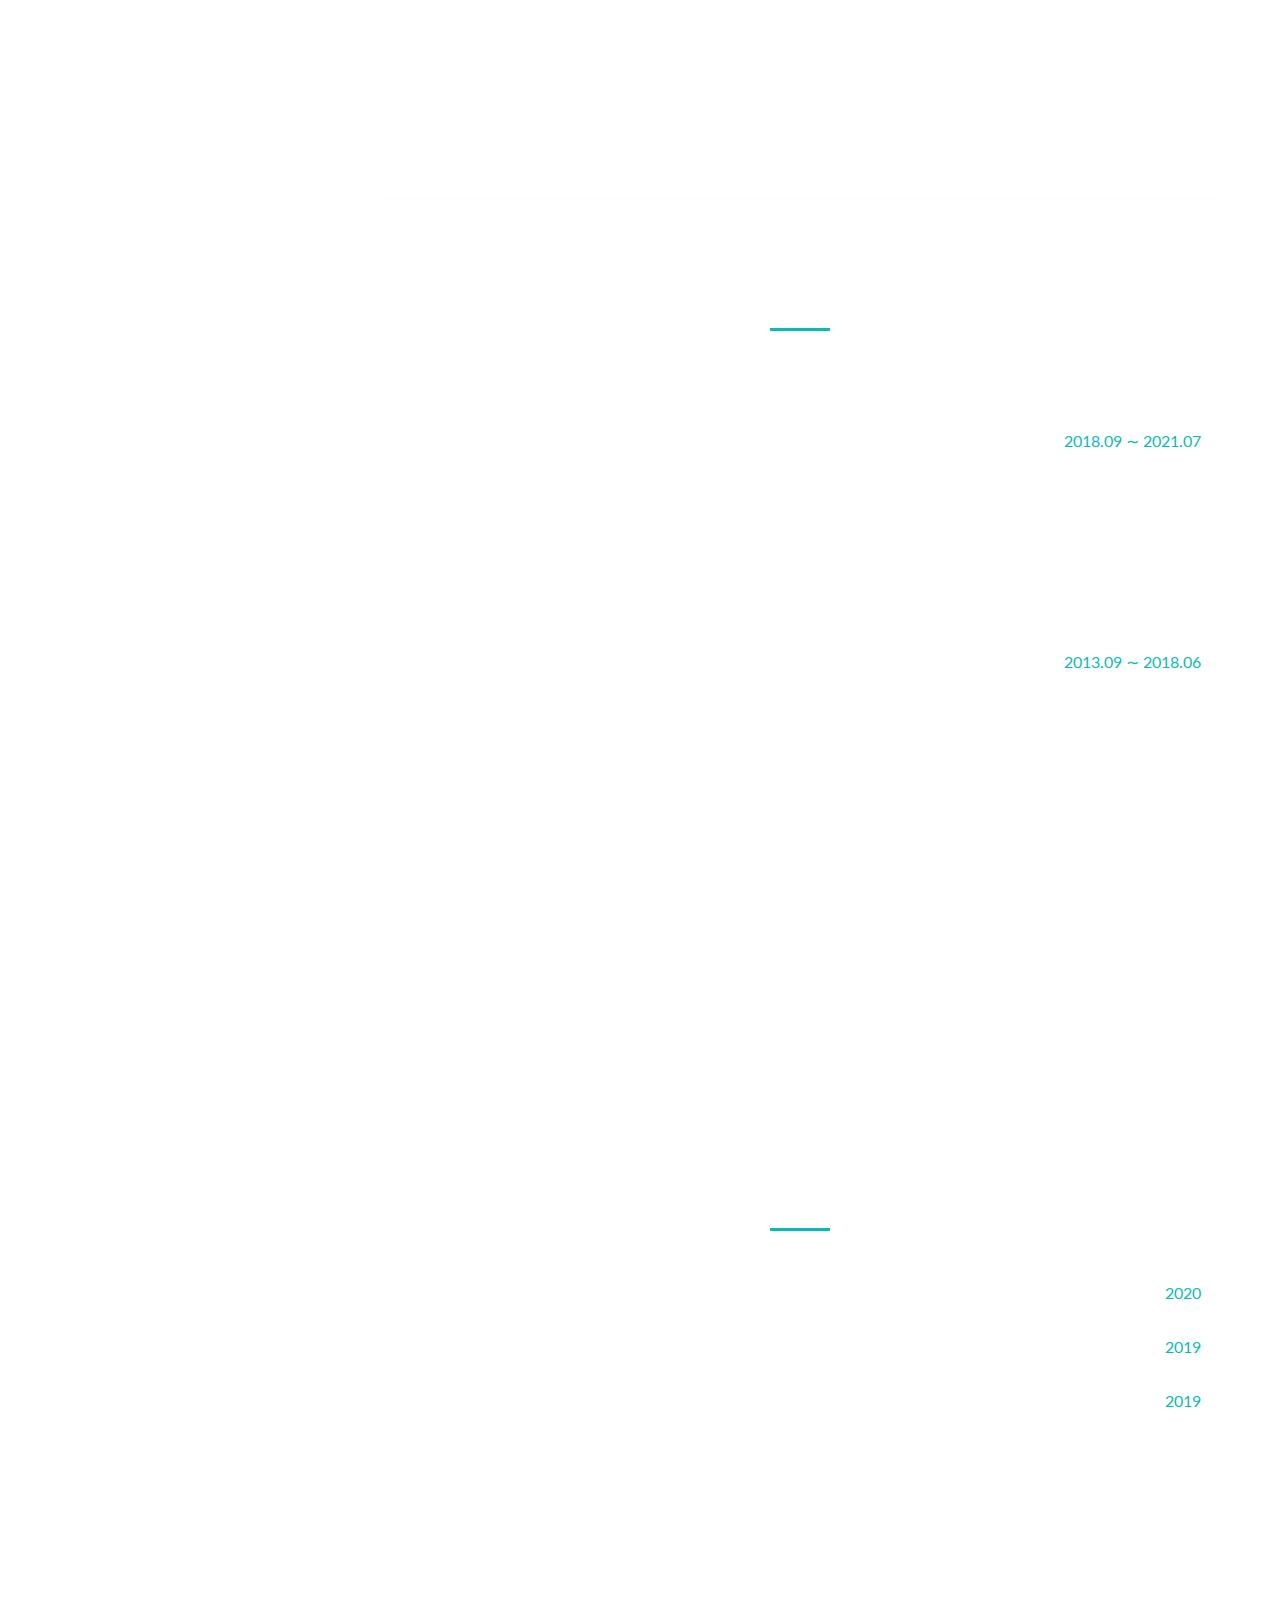
==== commit 073a8ae8: "Update ch.html" ====
--- a/ch.html
+++ b/ch.html
@@ -128,7 +128,7 @@
           </div>
 
           <h4 style="margin-bottom: 2%;">國立台灣大學
-            <a href="workListCh.html"><span style="color:#0abab5;font-size:16px;font-weight:normal;">&ensp;(See more)</span></a>
+            <a href="https://www.dropbox.com/s/llnjl172kxqcdf0/workListCh.pdf?dl=0"><span style="color:#0abab5;font-size:16px;font-weight:normal;">&ensp;(查看更多)</span></a>
           </h4>
           <ul class="space_list">
             <li>教學助理
